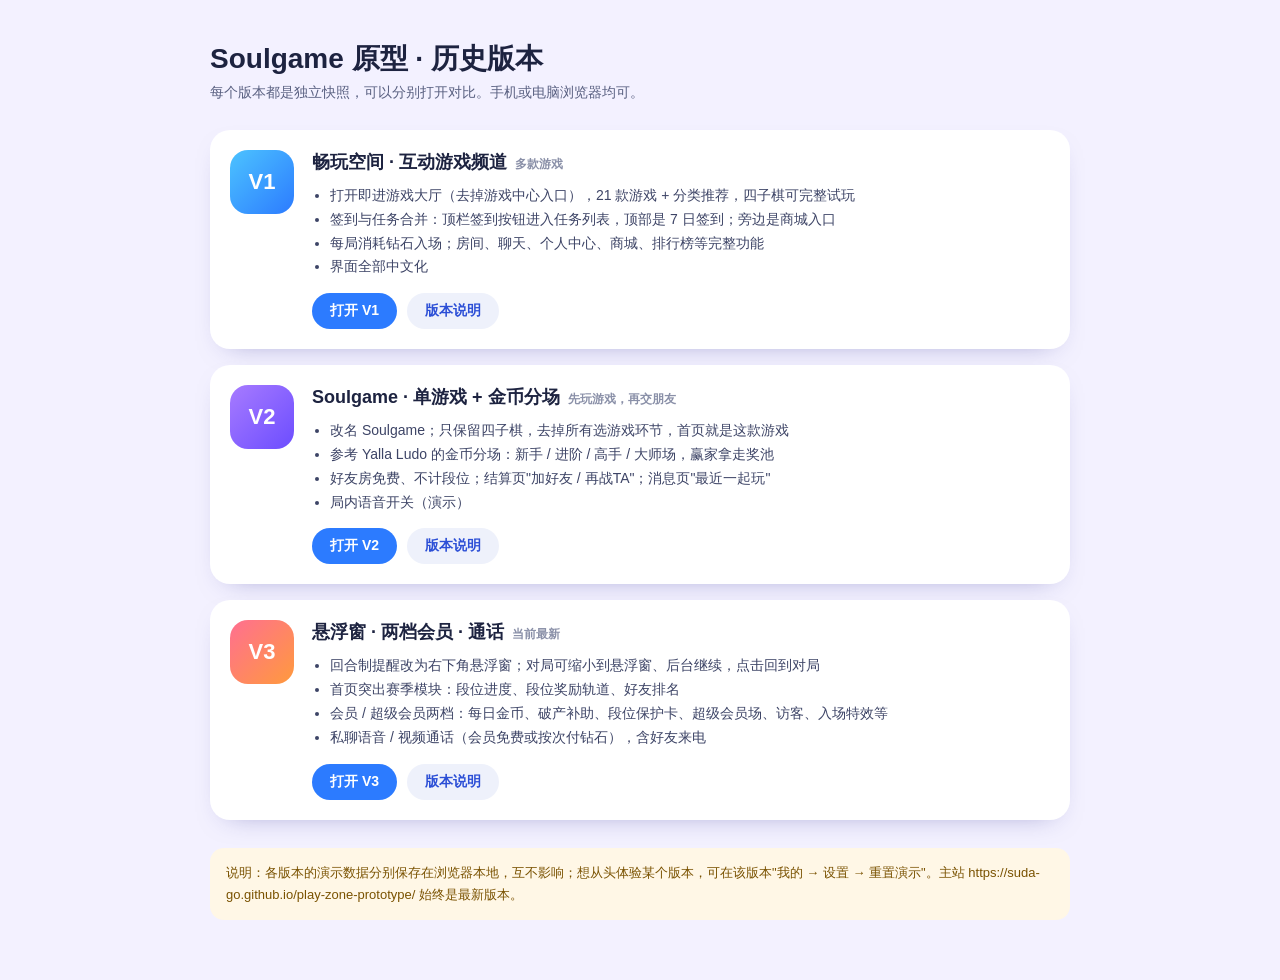
==== versions/index.html @ 83503c3d "历史版本快照：/versions/ 下 V1、V2、V3 可分别访问" ====
<!DOCTYPE html>
<html lang="zh-CN">
<head>
  <meta charset="UTF-8">
  <meta name="viewport" content="width=device-width, initial-scale=1">
  <title>Soulgame 原型 · 历史版本</title>
  <style>
    * { box-sizing: border-box; margin: 0; padding: 0; }
    body { font-family: -apple-system, BlinkMacSystemFont, "PingFang SC", "Microsoft YaHei", sans-serif; background: #f3f1ff; color: #1d2340; padding: 40px 20px 60px; }
    .wrap { max-width: 860px; margin: 0 auto; }
    h1 { font-size: 28px; font-weight: 900; }
    .sub { margin-top: 6px; color: #5a6182; font-size: 14px; }
    .list { margin-top: 28px; display: grid; gap: 16px; }
    .card { display: flex; gap: 18px; align-items: flex-start; padding: 20px; border-radius: 20px; background: #fff; box-shadow: 0 10px 28px -18px rgba(40, 40, 140, .5); }
    .tag { flex-shrink: 0; width: 64px; height: 64px; display: grid; place-items: center; border-radius: 18px; color: #fff; font-size: 22px; font-weight: 900; }
    .t1 { background: linear-gradient(135deg, #4cc3ff, #2c7bff); }
    .t2 { background: linear-gradient(135deg, #a77bff, #6c4dff); }
    .t3 { background: linear-gradient(135deg, #ff6f91, #ff9a3d); }
    .m { flex: 1; min-width: 0; }
    .m h2 { font-size: 18px; font-weight: 800; }
    .m h2 small { margin-left: 8px; font-size: 12px; font-weight: 600; color: #8a90a8; }
    .m ul { margin: 10px 0 0 18px; color: #3d4466; font-size: 14px; line-height: 1.7; }
    .btns { margin-top: 14px; display: flex; flex-wrap: wrap; gap: 10px; }
    .btn { display: inline-block; padding: 9px 18px; border-radius: 20px; background: #2c7bff; color: #fff; font-size: 14px; font-weight: 700; text-decoration: none; }
    .btn.ghost { background: #eef1fb; color: #2c4fd6; }
    .note { margin-top: 28px; padding: 14px 16px; border-radius: 14px; background: #fff7e6; color: #7a5200; font-size: 13px; line-height: 1.7; }
  </style>
</head>
<body>
  <div class="wrap">
    <h1>Soulgame 原型 · 历史版本</h1>
    <p class="sub">每个版本都是独立快照，可以分别打开对比。手机或电脑浏览器均可。</p>

    <div class="list">
      <div class="card">
        <span class="tag t1">V1</span>
        <div class="m">
          <h2>畅玩空间 · 互动游戏频道<small>多款游戏</small></h2>
          <ul>
            <li>打开即进游戏大厅（去掉游戏中心入口），21 款游戏 + 分类推荐，四子棋可完整试玩</li>
            <li>签到与任务合并：顶栏签到按钮进入任务列表，顶部是 7 日签到；旁边是商城入口</li>
            <li>每局消耗钻石入场；房间、聊天、个人中心、商城、排行榜等完整功能</li>
            <li>界面全部中文化</li>
          </ul>
          <div class="btns"><a class="btn" href="v1/index.html" target="_blank">打开 V1</a><a class="btn ghost" href="https://github.com/suda-go/play-zone-prototype/releases/tag/v1.0" target="_blank">版本说明</a></div>
        </div>
      </div>

      <div class="card">
        <span class="tag t2">V2</span>
        <div class="m">
          <h2>Soulgame · 单游戏 + 金币分场<small>先玩游戏，再交朋友</small></h2>
          <ul>
            <li>改名 Soulgame；只保留四子棋，去掉所有选游戏环节，首页就是这款游戏</li>
            <li>参考 Yalla Ludo 的金币分场：新手 / 进阶 / 高手 / 大师场，赢家拿走奖池</li>
            <li>好友房免费、不计段位；结算页"加好友 / 再战TA"；消息页"最近一起玩"</li>
            <li>局内语音开关（演示）</li>
          </ul>
          <div class="btns"><a class="btn" href="v2/index.html" target="_blank">打开 V2</a><a class="btn ghost" href="https://github.com/suda-go/play-zone-prototype/releases/tag/v2.0" target="_blank">版本说明</a></div>
        </div>
      </div>

      <div class="card">
        <span class="tag t3">V3</span>
        <div class="m">
          <h2>悬浮窗 · 两档会员 · 通话<small>当前最新</small></h2>
          <ul>
            <li>回合制提醒改为右下角悬浮窗；对局可缩小到悬浮窗、后台继续，点击回到对局</li>
            <li>首页突出赛季模块：段位进度、段位奖励轨道、好友排名</li>
            <li>会员 / 超级会员两档：每日金币、破产补助、段位保护卡、超级会员场、访客、入场特效等</li>
            <li>私聊语音 / 视频通话（会员免费或按次付钻石），含好友来电</li>
          </ul>
          <div class="btns"><a class="btn" href="v3/index.html" target="_blank">打开 V3</a><a class="btn ghost" href="https://github.com/suda-go/play-zone-prototype/releases/tag/v3.0" target="_blank">版本说明</a></div>
        </div>
      </div>
    </div>

    <p class="note">说明：各版本的演示数据分别保存在浏览器本地，互不影响；想从头体验某个版本，可在该版本"我的 → 设置 → 重置演示"。主站 https://suda-go.github.io/play-zone-prototype/ 始终是最新版本。</p>
  </div>
</body>
</html>
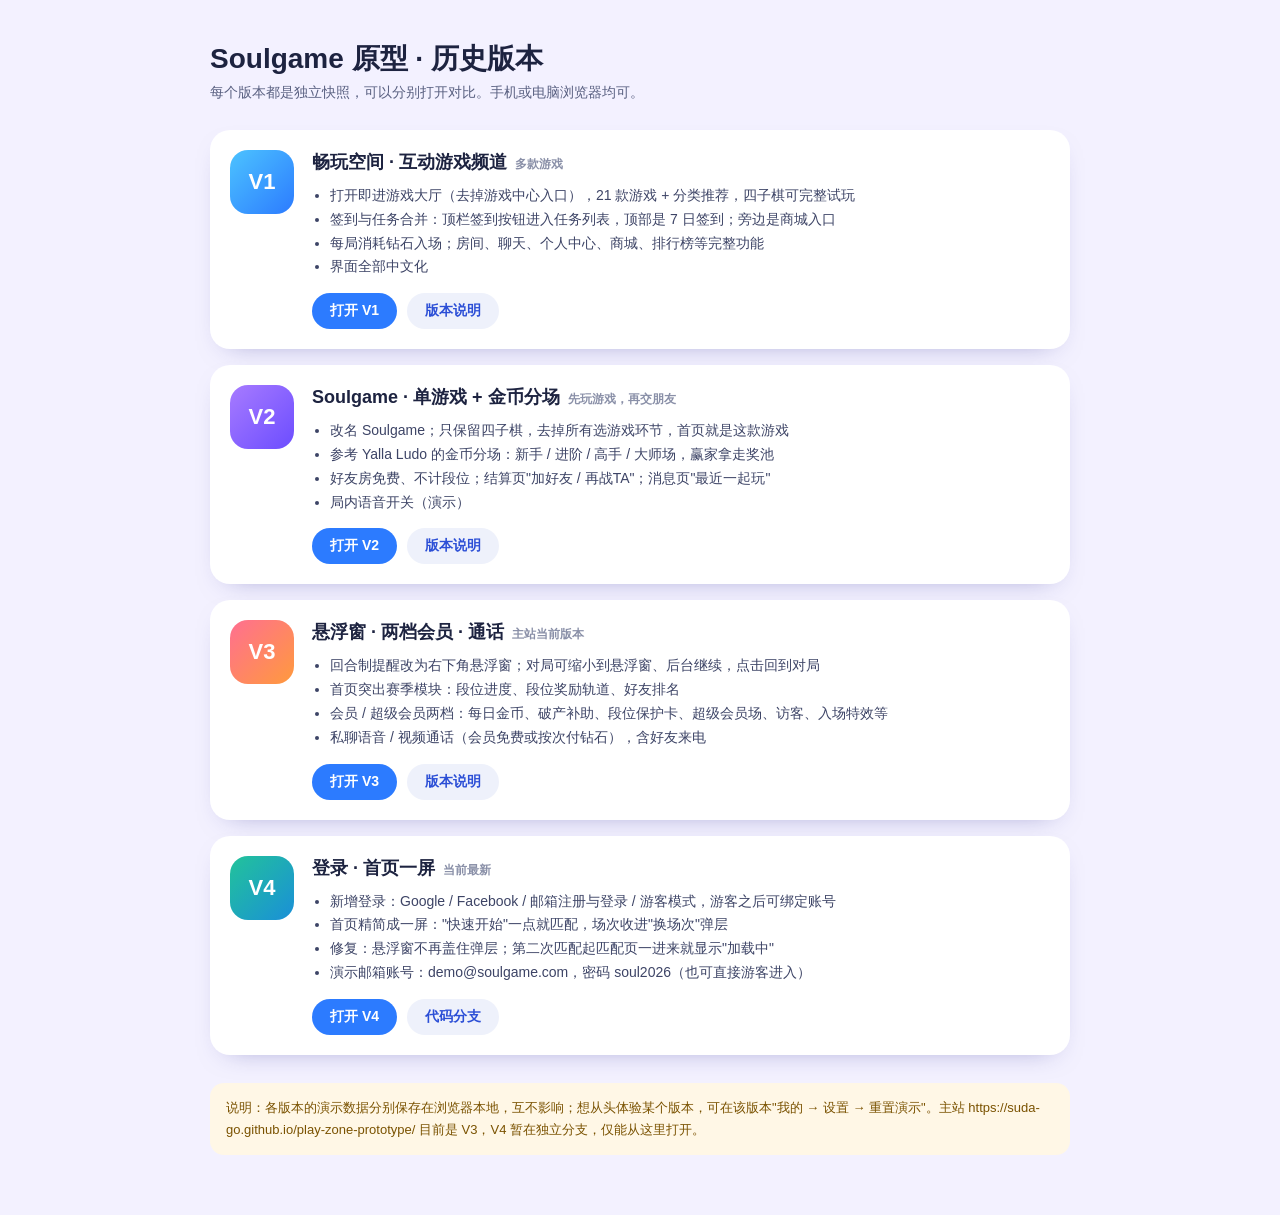
==== commit deab0a26: "历史版本快照：新增 V4（来自 v4 分支，独立存储）" ====
--- a/versions/index.html
+++ b/versions/index.html
@@ -16,6 +16,7 @@
     .t1 { background: linear-gradient(135deg, #4cc3ff, #2c7bff); }
     .t2 { background: linear-gradient(135deg, #a77bff, #6c4dff); }
     .t3 { background: linear-gradient(135deg, #ff6f91, #ff9a3d); }
+    .t4 { background: linear-gradient(135deg, #22c39a, #1a8fd8); }
     .m { flex: 1; min-width: 0; }
     .m h2 { font-size: 18px; font-weight: 800; }
     .m h2 small { margin-left: 8px; font-size: 12px; font-weight: 600; color: #8a90a8; }
@@ -63,7 +64,7 @@
       <div class="card">
         <span class="tag t3">V3</span>
         <div class="m">
-          <h2>悬浮窗 · 两档会员 · 通话<small>当前最新</small></h2>
+          <h2>悬浮窗 · 两档会员 · 通话<small>主站当前版本</small></h2>
           <ul>
             <li>回合制提醒改为右下角悬浮窗；对局可缩小到悬浮窗、后台继续，点击回到对局</li>
             <li>首页突出赛季模块：段位进度、段位奖励轨道、好友排名</li>
@@ -73,9 +74,22 @@
           <div class="btns"><a class="btn" href="v3/index.html" target="_blank">打开 V3</a><a class="btn ghost" href="https://github.com/suda-go/play-zone-prototype/releases/tag/v3.0" target="_blank">版本说明</a></div>
         </div>
       </div>
+      <div class="card">
+        <span class="tag t4">V4</span>
+        <div class="m">
+          <h2>登录 · 首页一屏<small>当前最新</small></h2>
+          <ul>
+            <li>新增登录：Google / Facebook / 邮箱注册与登录 / 游客模式，游客之后可绑定账号</li>
+            <li>首页精简成一屏："快速开始"一点就匹配，场次收进"换场次"弹层</li>
+            <li>修复：悬浮窗不再盖住弹层；第二次匹配起匹配页一进来就显示"加载中"</li>
+            <li>演示邮箱账号：demo@soulgame.com，密码 soul2026（也可直接游客进入）</li>
+          </ul>
+          <div class="btns"><a class="btn" href="v4/index.html" target="_blank">打开 V4</a><a class="btn ghost" href="https://github.com/suda-go/play-zone-prototype/tree/v4" target="_blank">代码分支</a></div>
+        </div>
+      </div>
     </div>
 
-    <p class="note">说明：各版本的演示数据分别保存在浏览器本地，互不影响；想从头体验某个版本，可在该版本"我的 → 设置 → 重置演示"。主站 https://suda-go.github.io/play-zone-prototype/ 始终是最新版本。</p>
+    <p class="note">说明：各版本的演示数据分别保存在浏览器本地，互不影响；想从头体验某个版本，可在该版本"我的 → 设置 → 重置演示"。主站 https://suda-go.github.io/play-zone-prototype/ 目前是 V3，V4 暂在独立分支，仅能从这里打开。</p>
   </div>
 </body>
 </html>
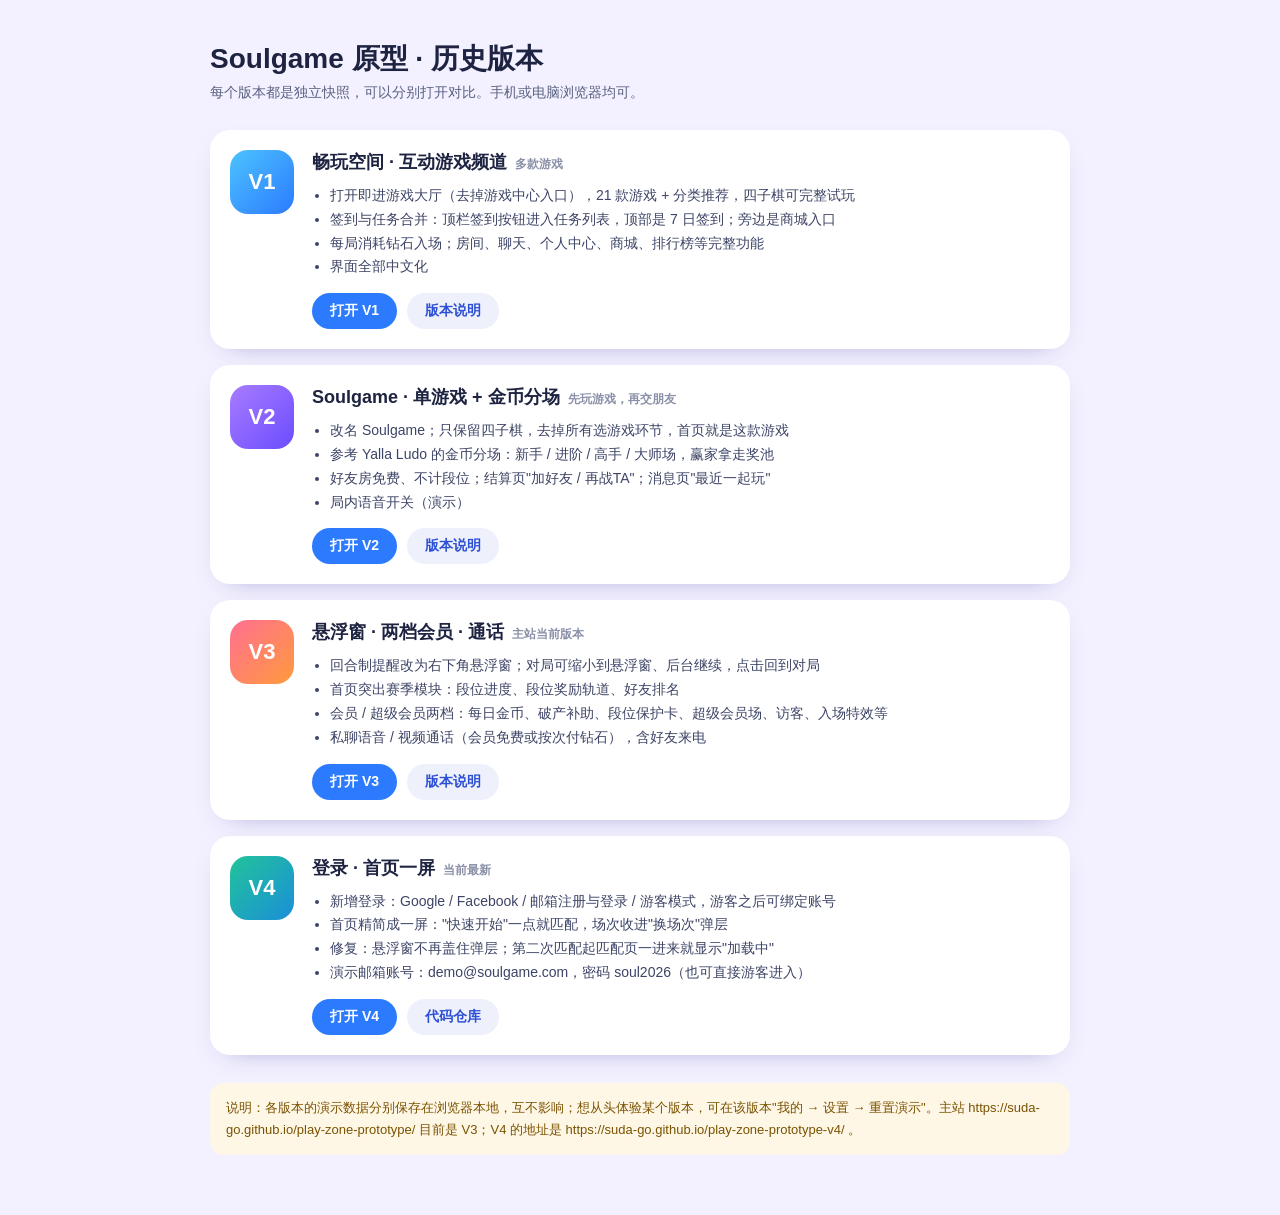
==== commit 46ccbadf: "版本列表：V4 改为指向 play-zone-prototype-v4 站点，移除重复快照" ====
--- a/versions/index.html
+++ b/versions/index.html
@@ -84,12 +84,12 @@
             <li>修复：悬浮窗不再盖住弹层；第二次匹配起匹配页一进来就显示"加载中"</li>
             <li>演示邮箱账号：demo@soulgame.com，密码 soul2026（也可直接游客进入）</li>
           </ul>
-          <div class="btns"><a class="btn" href="v4/index.html" target="_blank">打开 V4</a><a class="btn ghost" href="https://github.com/suda-go/play-zone-prototype/tree/v4" target="_blank">代码分支</a></div>
+          <div class="btns"><a class="btn" href="https://suda-go.github.io/play-zone-prototype-v4/" target="_blank">打开 V4</a><a class="btn ghost" href="https://github.com/suda-go/play-zone-prototype-v4" target="_blank">代码仓库</a></div>
         </div>
       </div>
     </div>
 
-    <p class="note">说明：各版本的演示数据分别保存在浏览器本地，互不影响；想从头体验某个版本，可在该版本"我的 → 设置 → 重置演示"。主站 https://suda-go.github.io/play-zone-prototype/ 目前是 V3，V4 暂在独立分支，仅能从这里打开。</p>
+    <p class="note">说明：各版本的演示数据分别保存在浏览器本地，互不影响；想从头体验某个版本，可在该版本"我的 → 设置 → 重置演示"。主站 https://suda-go.github.io/play-zone-prototype/ 目前是 V3；V4 的地址是 https://suda-go.github.io/play-zone-prototype-v4/ 。</p>
   </div>
 </body>
 </html>
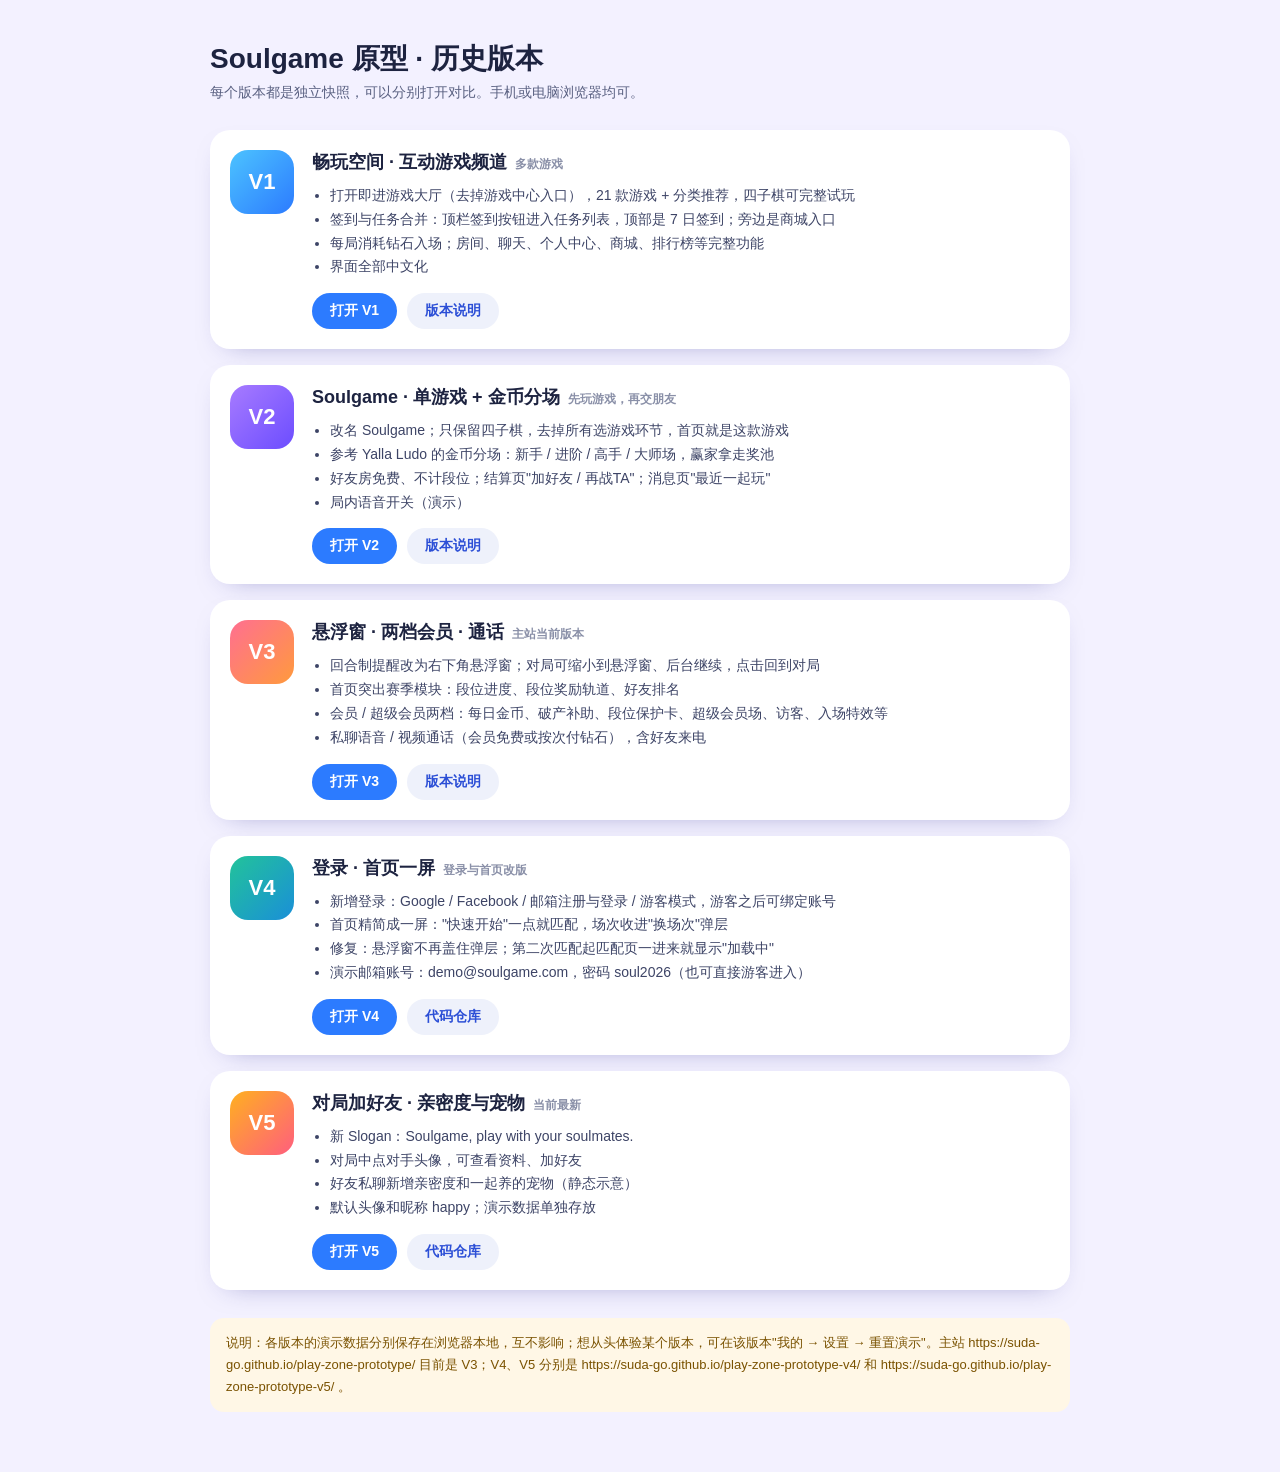
==== commit fade005f: "版本列表：新增 V5（指向 play-zone-prototype-v5 站点）" ====
--- a/versions/index.html
+++ b/versions/index.html
@@ -17,6 +17,7 @@
     .t2 { background: linear-gradient(135deg, #a77bff, #6c4dff); }
     .t3 { background: linear-gradient(135deg, #ff6f91, #ff9a3d); }
     .t4 { background: linear-gradient(135deg, #22c39a, #1a8fd8); }
+    .t5 { background: linear-gradient(135deg, #ffb020, #ff5e7e); }
     .m { flex: 1; min-width: 0; }
     .m h2 { font-size: 18px; font-weight: 800; }
     .m h2 small { margin-left: 8px; font-size: 12px; font-weight: 600; color: #8a90a8; }
@@ -77,7 +78,7 @@
       <div class="card">
         <span class="tag t4">V4</span>
         <div class="m">
-          <h2>登录 · 首页一屏<small>当前最新</small></h2>
+          <h2>登录 · 首页一屏<small>登录与首页改版</small></h2>
           <ul>
             <li>新增登录：Google / Facebook / 邮箱注册与登录 / 游客模式，游客之后可绑定账号</li>
             <li>首页精简成一屏："快速开始"一点就匹配，场次收进"换场次"弹层</li>
@@ -87,9 +88,22 @@
           <div class="btns"><a class="btn" href="https://suda-go.github.io/play-zone-prototype-v4/" target="_blank">打开 V4</a><a class="btn ghost" href="https://github.com/suda-go/play-zone-prototype-v4" target="_blank">代码仓库</a></div>
         </div>
       </div>
+      <div class="card">
+        <span class="tag t5">V5</span>
+        <div class="m">
+          <h2>对局加好友 · 亲密度与宠物<small>当前最新</small></h2>
+          <ul>
+            <li>新 Slogan：Soulgame, play with your soulmates.</li>
+            <li>对局中点对手头像，可查看资料、加好友</li>
+            <li>好友私聊新增亲密度和一起养的宠物（静态示意）</li>
+            <li>默认头像和昵称 happy；演示数据单独存放</li>
+          </ul>
+          <div class="btns"><a class="btn" href="https://suda-go.github.io/play-zone-prototype-v5/#play" target="_blank">打开 V5</a><a class="btn ghost" href="https://github.com/suda-go/play-zone-prototype-v5" target="_blank">代码仓库</a></div>
+        </div>
+      </div>
     </div>
 
-    <p class="note">说明：各版本的演示数据分别保存在浏览器本地，互不影响；想从头体验某个版本，可在该版本"我的 → 设置 → 重置演示"。主站 https://suda-go.github.io/play-zone-prototype/ 目前是 V3；V4 的地址是 https://suda-go.github.io/play-zone-prototype-v4/ 。</p>
+    <p class="note">说明：各版本的演示数据分别保存在浏览器本地，互不影响；想从头体验某个版本，可在该版本"我的 → 设置 → 重置演示"。主站 https://suda-go.github.io/play-zone-prototype/ 目前是 V3；V4、V5 分别是 https://suda-go.github.io/play-zone-prototype-v4/ 和 https://suda-go.github.io/play-zone-prototype-v5/ 。</p>
   </div>
 </body>
 </html>
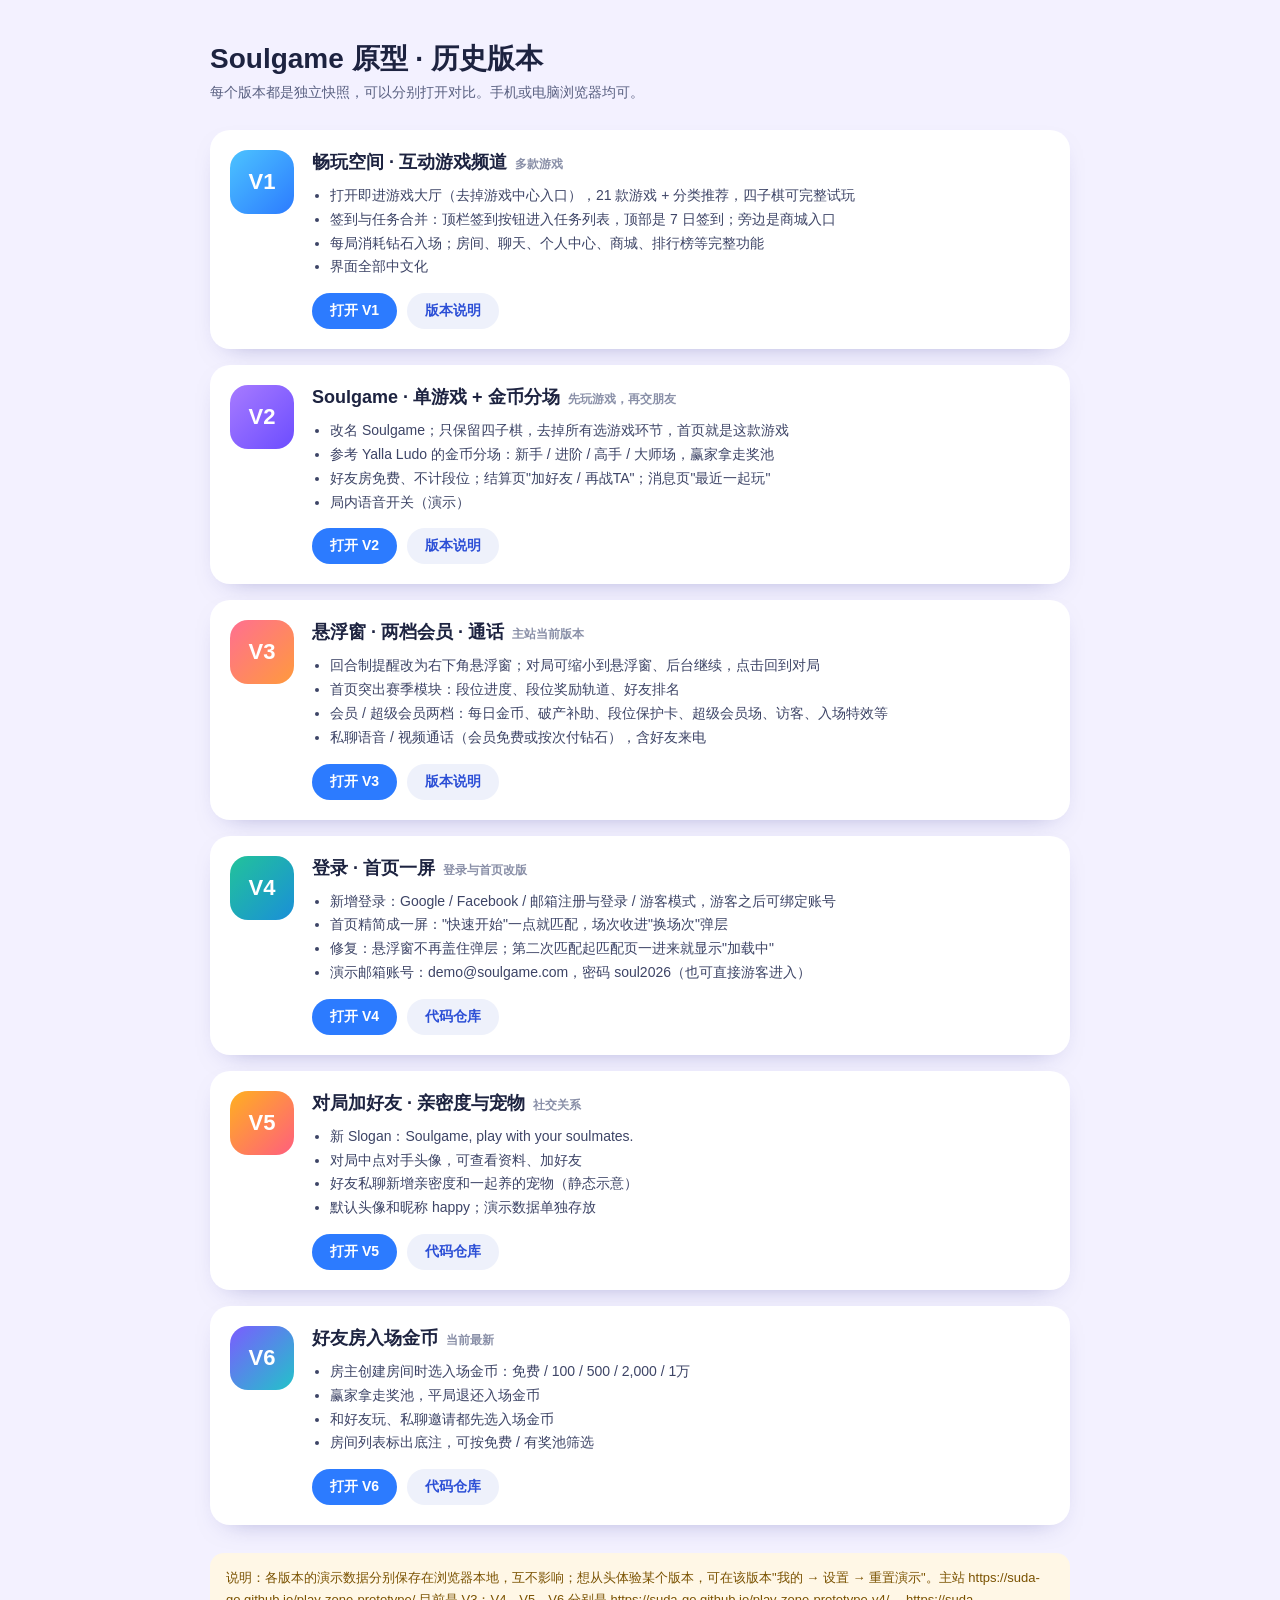
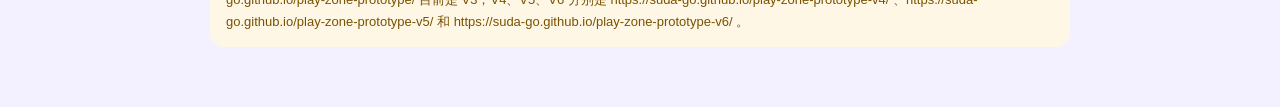
==== commit f5e07886: "版本列表：新增 V6（指向 play-zone-prototype-v6 站点）" ====
--- a/versions/index.html
+++ b/versions/index.html
@@ -18,6 +18,7 @@
     .t3 { background: linear-gradient(135deg, #ff6f91, #ff9a3d); }
     .t4 { background: linear-gradient(135deg, #22c39a, #1a8fd8); }
     .t5 { background: linear-gradient(135deg, #ffb020, #ff5e7e); }
+    .t6 { background: linear-gradient(135deg, #7b5cff, #22c3c9); }
     .m { flex: 1; min-width: 0; }
     .m h2 { font-size: 18px; font-weight: 800; }
     .m h2 small { margin-left: 8px; font-size: 12px; font-weight: 600; color: #8a90a8; }
@@ -91,7 +92,7 @@
       <div class="card">
         <span class="tag t5">V5</span>
         <div class="m">
-          <h2>对局加好友 · 亲密度与宠物<small>当前最新</small></h2>
+          <h2>对局加好友 · 亲密度与宠物<small>社交关系</small></h2>
           <ul>
             <li>新 Slogan：Soulgame, play with your soulmates.</li>
             <li>对局中点对手头像，可查看资料、加好友</li>
@@ -101,9 +102,22 @@
           <div class="btns"><a class="btn" href="https://suda-go.github.io/play-zone-prototype-v5/#play" target="_blank">打开 V5</a><a class="btn ghost" href="https://github.com/suda-go/play-zone-prototype-v5" target="_blank">代码仓库</a></div>
         </div>
       </div>
+      <div class="card">
+        <span class="tag t6">V6</span>
+        <div class="m">
+          <h2>好友房入场金币<small>当前最新</small></h2>
+          <ul>
+            <li>房主创建房间时选入场金币：免费 / 100 / 500 / 2,000 / 1万</li>
+            <li>赢家拿走奖池，平局退还入场金币</li>
+            <li>和好友玩、私聊邀请都先选入场金币</li>
+            <li>房间列表标出底注，可按免费 / 有奖池筛选</li>
+          </ul>
+          <div class="btns"><a class="btn" href="https://suda-go.github.io/play-zone-prototype-v6/#login" target="_blank">打开 V6</a><a class="btn ghost" href="https://github.com/suda-go/play-zone-prototype-v6" target="_blank">代码仓库</a></div>
+        </div>
+      </div>
     </div>
 
-    <p class="note">说明：各版本的演示数据分别保存在浏览器本地，互不影响；想从头体验某个版本，可在该版本"我的 → 设置 → 重置演示"。主站 https://suda-go.github.io/play-zone-prototype/ 目前是 V3；V4、V5 分别是 https://suda-go.github.io/play-zone-prototype-v4/ 和 https://suda-go.github.io/play-zone-prototype-v5/ 。</p>
+    <p class="note">说明：各版本的演示数据分别保存在浏览器本地，互不影响；想从头体验某个版本，可在该版本"我的 → 设置 → 重置演示"。主站 https://suda-go.github.io/play-zone-prototype/ 目前是 V3；V4、V5、V6 分别是 https://suda-go.github.io/play-zone-prototype-v4/ 、https://suda-go.github.io/play-zone-prototype-v5/ 和 https://suda-go.github.io/play-zone-prototype-v6/ 。</p>
   </div>
 </body>
 </html>
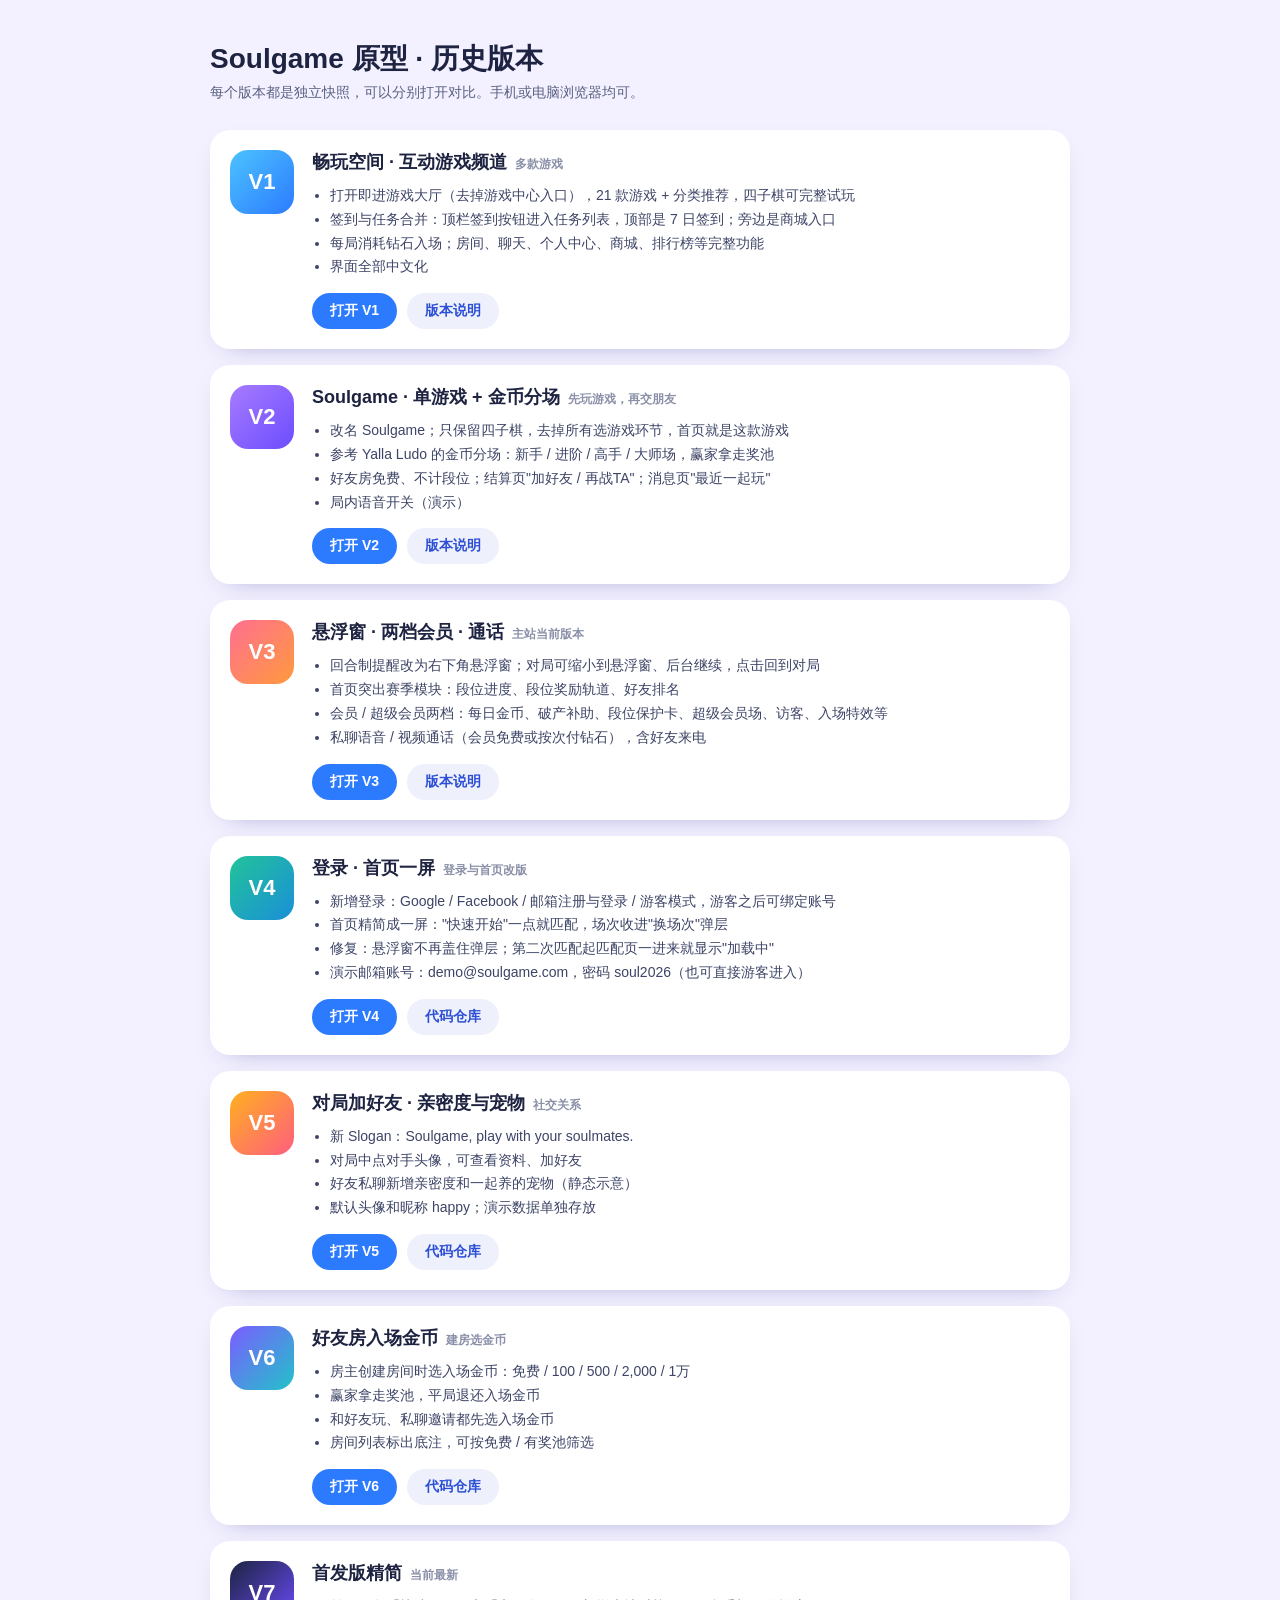
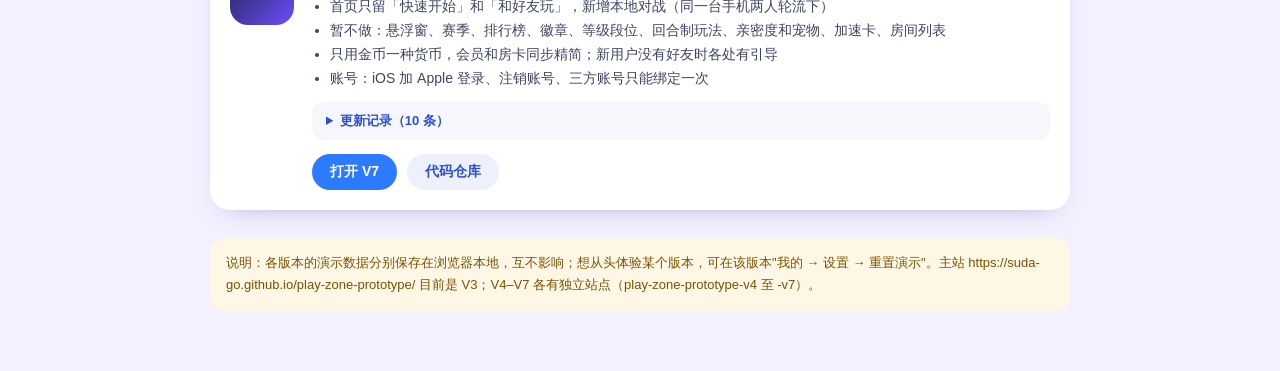
==== commit e640b667: "版本列表：新增 V7（含更新记录，指向 play-zone-prototype-v7 站点）" ====
--- a/versions/index.html
+++ b/versions/index.html
@@ -19,6 +19,11 @@
     .t4 { background: linear-gradient(135deg, #22c39a, #1a8fd8); }
     .t5 { background: linear-gradient(135deg, #ffb020, #ff5e7e); }
     .t6 { background: linear-gradient(135deg, #7b5cff, #22c3c9); }
+    .t7 { background: linear-gradient(135deg, #1d2340, #6c4dff); }
+    .log { margin-top: 12px; border-radius: 12px; background: #f6f7fc; padding: 10px 14px; font-size: 13px; color: #3d4466; }
+    .log summary { cursor: pointer; font-weight: 700; color: #2c4fd6; }
+    .log ol { margin: 8px 0 0 18px; line-height: 1.7; }
+    .log .d { color: #8a90a8; margin-right: 6px; }
     .m { flex: 1; min-width: 0; }
     .m h2 { font-size: 18px; font-weight: 800; }
     .m h2 small { margin-left: 8px; font-size: 12px; font-weight: 600; color: #8a90a8; }
@@ -105,7 +110,7 @@
       <div class="card">
         <span class="tag t6">V6</span>
         <div class="m">
-          <h2>好友房入场金币<small>当前最新</small></h2>
+          <h2>好友房入场金币<small>建房选金币</small></h2>
           <ul>
             <li>房主创建房间时选入场金币：免费 / 100 / 500 / 2,000 / 1万</li>
             <li>赢家拿走奖池，平局退还入场金币</li>
@@ -115,9 +120,37 @@
           <div class="btns"><a class="btn" href="https://suda-go.github.io/play-zone-prototype-v6/#login" target="_blank">打开 V6</a><a class="btn ghost" href="https://github.com/suda-go/play-zone-prototype-v6" target="_blank">代码仓库</a></div>
         </div>
       </div>
+      <div class="card">
+        <span class="tag t7">V7</span>
+        <div class="m">
+          <h2>首发版精简<small>当前最新</small></h2>
+          <ul>
+            <li>首页只留「快速开始」和「和好友玩」，新增本地对战（同一台手机两人轮流下）</li>
+            <li>暂不做：悬浮窗、赛季、排行榜、徽章、等级段位、回合制玩法、亲密度和宠物、加速卡、房间列表</li>
+            <li>只用金币一种货币，会员和房卡同步精简；新用户没有好友时各处有引导</li>
+            <li>账号：iOS 加 Apple 登录、注销账号、三方账号只能绑定一次</li>
+          </ul>
+          <details class="log">
+            <summary>更新记录（10 条）</summary>
+            <ol>
+              <li><span class="d">11-17</span>首发版精简：首页只留「快速开始」和「和好友玩」（去掉人机练习、创建房间、超级会员场）；去掉房间列表 Tab；只用金币一种货币（钻石改金币，商城去掉钻石礼包和兑换）；会员和房卡同步精简</li>
+              <li><span class="d">11-17</span>悬浮窗先不做（去掉回合制提醒和对局缩小）；对局页去掉缩小按钮，返回键改成认输确认；首页玩法区下移占满空间</li>
+              <li><span class="d">11-17</span>去掉赛季（首页卡片、赛季头像框）、排行榜（页面和好友排名）、加速卡（匹配页按钮、商城和背包道具，奖励里的加速卡换成金币）</li>
+              <li><span class="d">11-17</span>去掉徽章（徽章页、我的页入口、好友资料里的徽章、解锁提示）；我的页商城说明去掉道具</li>
+              <li><span class="d">11-17</span>去掉谁看过我、等级和段位（结算只算金币，场次不再按等级解锁，会员去掉保护卡和经验加成）、回合制玩法（含回合提醒任务和设置）、好友宠物</li>
+              <li><span class="d">11-17</span>去掉好友亲密度；首页突出游戏（标志下方放游戏大图）；我的页改成金币卡片；纯新用户没有好友、聊天和对局记录时，「和好友玩」、消息页、选好友都有引导，设置里可填充示例好友</li>
+              <li><span class="d">11-17</span>首页突出开始游戏（标志缩成一行，快速开始大卡片放最上面）；新增本地对战（同一台手机两人轮流下）；去掉首局前的玩法说明，匹配等待缩短到约 3.5 秒</li>
+              <li><span class="d">11-17</span>消息 → 好友列表：已有好友时不再显示「最近一起玩」；「加一起玩过的人」任务改为跳到添加好友页</li>
+              <li><span class="d">11-17</span>已有好友时，消息页聊天顶部不再显示「最近一起玩」头像和「找更多」入口（还没有好友时照常显示）</li>
+              <li><span class="d">11-18</span>账号补充：iOS 加 Apple 登录（可演示切换平台）；设置里加注销账号（须知、身份验证、5 秒倒计时确认）；一个三方账号只能绑定一次，已被绑定时给出提示；头像和昵称还是默认的才换成三方资料；游客退出提示去掉「等级」</li>
+            </ol>
+          </details>
+          <div class="btns"><a class="btn" href="https://suda-go.github.io/play-zone-prototype-v7/" target="_blank">打开 V7</a><a class="btn ghost" href="https://github.com/suda-go/play-zone-prototype-v7/commits" target="_blank">代码仓库</a></div>
+        </div>
+      </div>
     </div>
 
-    <p class="note">说明：各版本的演示数据分别保存在浏览器本地，互不影响；想从头体验某个版本，可在该版本"我的 → 设置 → 重置演示"。主站 https://suda-go.github.io/play-zone-prototype/ 目前是 V3；V4、V5、V6 分别是 https://suda-go.github.io/play-zone-prototype-v4/ 、https://suda-go.github.io/play-zone-prototype-v5/ 和 https://suda-go.github.io/play-zone-prototype-v6/ 。</p>
+    <p class="note">说明：各版本的演示数据分别保存在浏览器本地，互不影响；想从头体验某个版本，可在该版本"我的 → 设置 → 重置演示"。主站 https://suda-go.github.io/play-zone-prototype/ 目前是 V3；V4–V7 各有独立站点（play-zone-prototype-v4 至 -v7）。</p>
   </div>
 </body>
 </html>
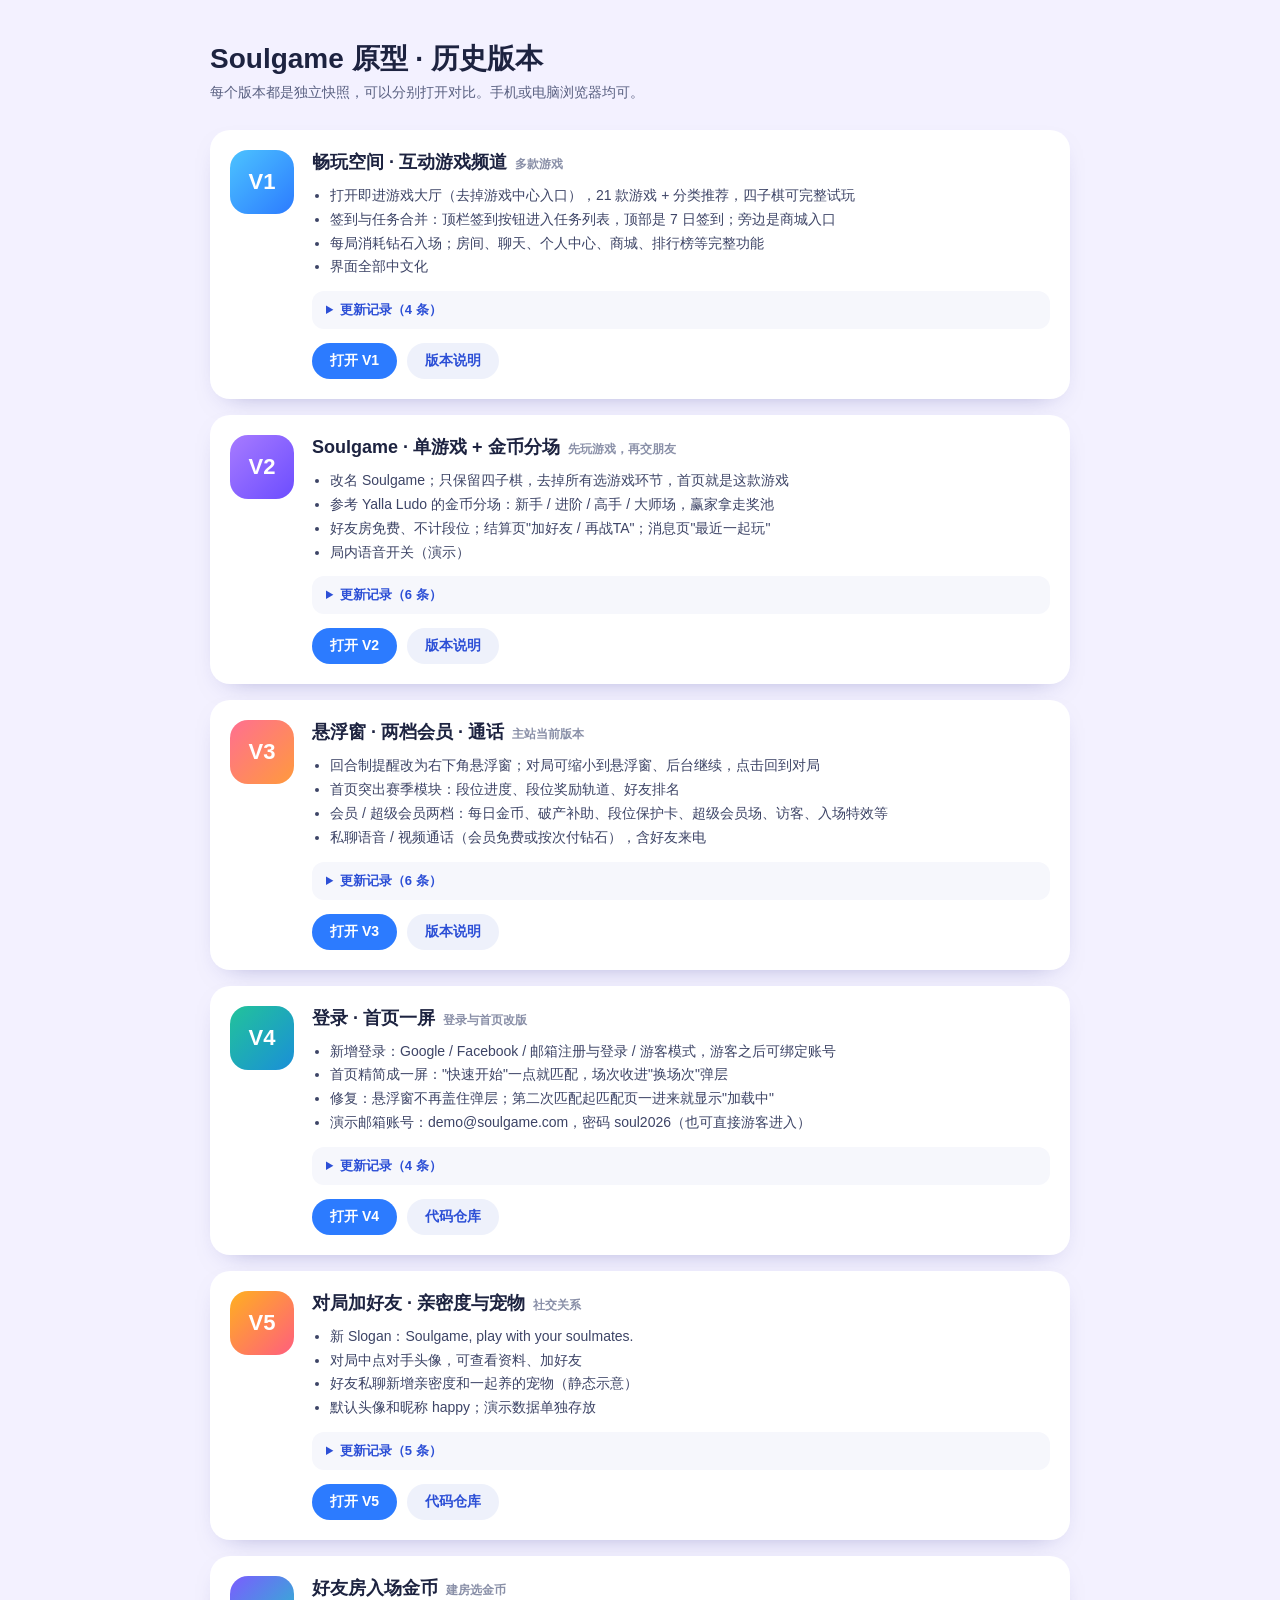
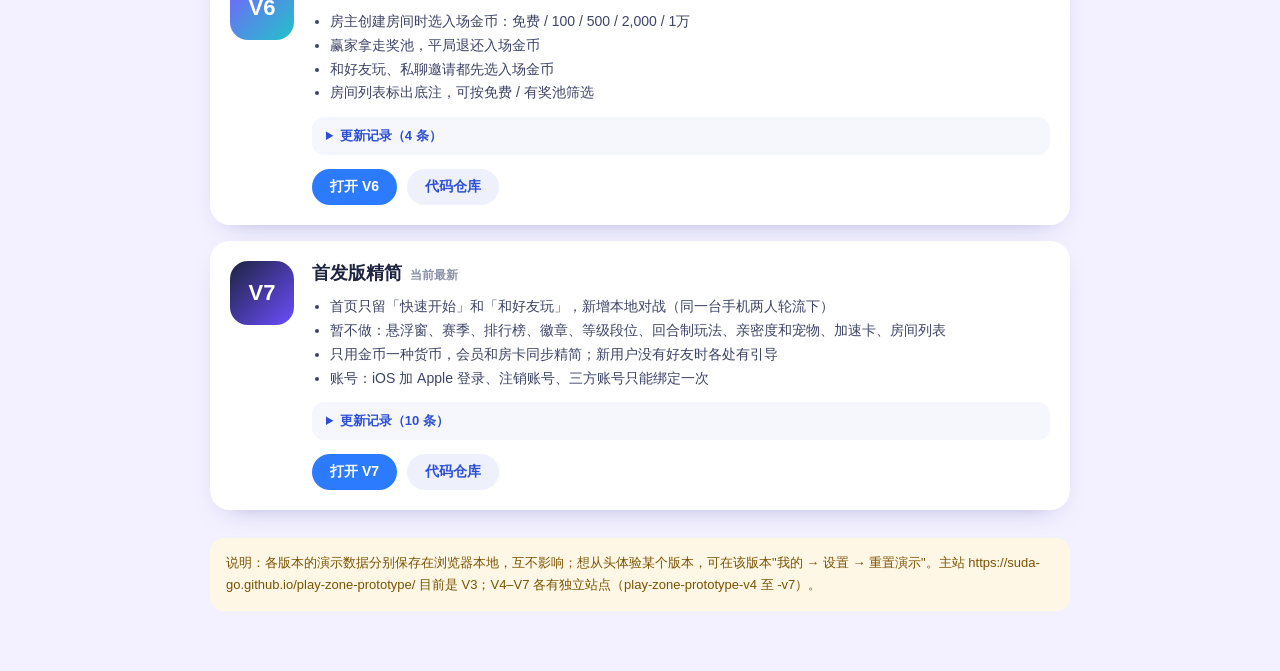
==== commit 94535c6d: "版本列表：V1–V6 补充更新记录" ====
--- a/versions/index.html
+++ b/versions/index.html
@@ -50,6 +50,15 @@
             <li>每局消耗钻石入场；房间、聊天、个人中心、商城、排行榜等完整功能</li>
             <li>界面全部中文化</li>
           </ul>
+          <details class="log">
+            <summary>更新记录（4 条）</summary>
+            <ol>
+              <li><span class="d">11-12</span>打开即进游戏大厅，去掉游戏中心入口和新手引导入口</li>
+              <li><span class="d">11-12</span>任务和商城移出首页；顶栏保留签到按钮，点进去是任务列表，7 日签到放在最上面；签到旁边加商城入口</li>
+              <li><span class="d">11-12</span>修复离开页面和重置演示时数据处理不对的问题</li>
+              <li><span class="d">11-12</span>界面上的英文全部改成中文，并调整翻译后错位的排版</li>
+            </ol>
+          </details>
           <div class="btns"><a class="btn" href="v1/index.html" target="_blank">打开 V1</a><a class="btn ghost" href="https://github.com/suda-go/play-zone-prototype/releases/tag/v1.0" target="_blank">版本说明</a></div>
         </div>
       </div>
@@ -64,6 +73,17 @@
             <li>好友房免费、不计段位；结算页"加好友 / 再战TA"；消息页"最近一起玩"</li>
             <li>局内语音开关（演示）</li>
           </ul>
+          <details class="log">
+            <summary>更新记录（6 条）</summary>
+            <ol>
+              <li><span class="d">11-12</span>改名 Soulgame，口号「先玩游戏，再交朋友」</li>
+              <li><span class="d">11-12</span>只保留四子棋，去掉所有选游戏环节，首页就是这款游戏</li>
+              <li><span class="d">11-12</span>参考 Yalla Ludo 做金币分场：新手 / 进阶 / 高手 / 大师场，赢家拿走奖池</li>
+              <li><span class="d">11-12</span>好友房免费、不计段位</li>
+              <li><span class="d">11-12</span>结算页加「加好友」「再战TA」；消息页加「最近一起玩」</li>
+              <li><span class="d">11-12</span>局内语音开关（演示）</li>
+            </ol>
+          </details>
           <div class="btns"><a class="btn" href="v2/index.html" target="_blank">打开 V2</a><a class="btn ghost" href="https://github.com/suda-go/play-zone-prototype/releases/tag/v2.0" target="_blank">版本说明</a></div>
         </div>
       </div>
@@ -78,6 +98,17 @@
             <li>会员 / 超级会员两档：每日金币、破产补助、段位保护卡、超级会员场、访客、入场特效等</li>
             <li>私聊语音 / 视频通话（会员免费或按次付钻石），含好友来电</li>
           </ul>
+          <details class="log">
+            <summary>更新记录（6 条）</summary>
+            <ol>
+              <li><span class="d">11-12</span>首页的「轮到你」提醒改成右下角悬浮窗；对局可以缩小到悬浮窗、后台继续，点击回到对局</li>
+              <li><span class="d">11-12</span>首页突出赛季模块：段位进度、段位奖励轨道、好友排名</li>
+              <li><span class="d">11-12</span>会员 / 超级会员两档权益：每日金币、破产补助、段位保护卡、超级会员场、访客、入场特效等</li>
+              <li><span class="d">11-12</span>私聊语音 / 视频通话：会员免费或按次付钻石，含好友来电</li>
+              <li><span class="d">11-12</span>原计划把四子棋改成五子棋，评估后取消，继续用四子棋</li>
+              <li><span class="d">11-12</span>悬浮窗：没有底部 Tab 的页面移到右侧中部，避开主按钮和输入栏</li>
+            </ol>
+          </details>
           <div class="btns"><a class="btn" href="v3/index.html" target="_blank">打开 V3</a><a class="btn ghost" href="https://github.com/suda-go/play-zone-prototype/releases/tag/v3.0" target="_blank">版本说明</a></div>
         </div>
       </div>
@@ -91,6 +122,15 @@
             <li>修复：悬浮窗不再盖住弹层；第二次匹配起匹配页一进来就显示"加载中"</li>
             <li>演示邮箱账号：demo@soulgame.com，密码 soul2026（也可直接游客进入）</li>
           </ul>
+          <details class="log">
+            <summary>更新记录（4 条）</summary>
+            <ol>
+              <li><span class="d">11-12</span>修复：第二次匹配起，匹配页一进来就显示「加载中」（上一局的状态没清掉）</li>
+              <li><span class="d">11-12</span>新增登录：Google / Facebook / 邮箱注册与登录 / 游客模式，游客可绑定账号</li>
+              <li><span class="d">11-12</span>首页精简成一屏：「快速开始」一点就匹配，场次收进「换场次」弹层</li>
+              <li><span class="d">11-12</span>悬浮窗不再盖住弹层</li>
+            </ol>
+          </details>
           <div class="btns"><a class="btn" href="https://suda-go.github.io/play-zone-prototype-v4/" target="_blank">打开 V4</a><a class="btn ghost" href="https://github.com/suda-go/play-zone-prototype-v4" target="_blank">代码仓库</a></div>
         </div>
       </div>
@@ -104,6 +144,16 @@
             <li>好友私聊新增亲密度和一起养的宠物（静态示意）</li>
             <li>默认头像和昵称 happy；演示数据单独存放</li>
           </ul>
+          <details class="log">
+            <summary>更新记录（5 条）</summary>
+            <ol>
+              <li><span class="d">11-12</span>新 Slogan：Soulgame, play with your soulmates.</li>
+              <li><span class="d">11-12</span>对局中点对手头像，可查看资料、加好友</li>
+              <li><span class="d">11-12</span>好友私聊加亲密度和一起养的宠物（静态示意）</li>
+              <li><span class="d">11-12</span>默认头像和昵称 happy</li>
+              <li><span class="d">11-12</span>演示数据单独存放，不和其他版本互相覆盖</li>
+            </ol>
+          </details>
           <div class="btns"><a class="btn" href="https://suda-go.github.io/play-zone-prototype-v5/#play" target="_blank">打开 V5</a><a class="btn ghost" href="https://github.com/suda-go/play-zone-prototype-v5" target="_blank">代码仓库</a></div>
         </div>
       </div>
@@ -117,6 +167,15 @@
             <li>和好友玩、私聊邀请都先选入场金币</li>
             <li>房间列表标出底注，可按免费 / 有奖池筛选</li>
           </ul>
+          <details class="log">
+            <summary>更新记录（4 条）</summary>
+            <ol>
+              <li><span class="d">11-12</span>房主创建房间时选入场金币：免费 / 100 / 500 / 2,000 / 1万</li>
+              <li><span class="d">11-12</span>赢家拿走奖池，平局退还入场金币</li>
+              <li><span class="d">11-12</span>和好友玩、私聊邀请都先选入场金币</li>
+              <li><span class="d">11-12</span>房间列表标出底注，可按免费 / 有奖池筛选</li>
+            </ol>
+          </details>
           <div class="btns"><a class="btn" href="https://suda-go.github.io/play-zone-prototype-v6/#login" target="_blank">打开 V6</a><a class="btn ghost" href="https://github.com/suda-go/play-zone-prototype-v6" target="_blank">代码仓库</a></div>
         </div>
       </div>
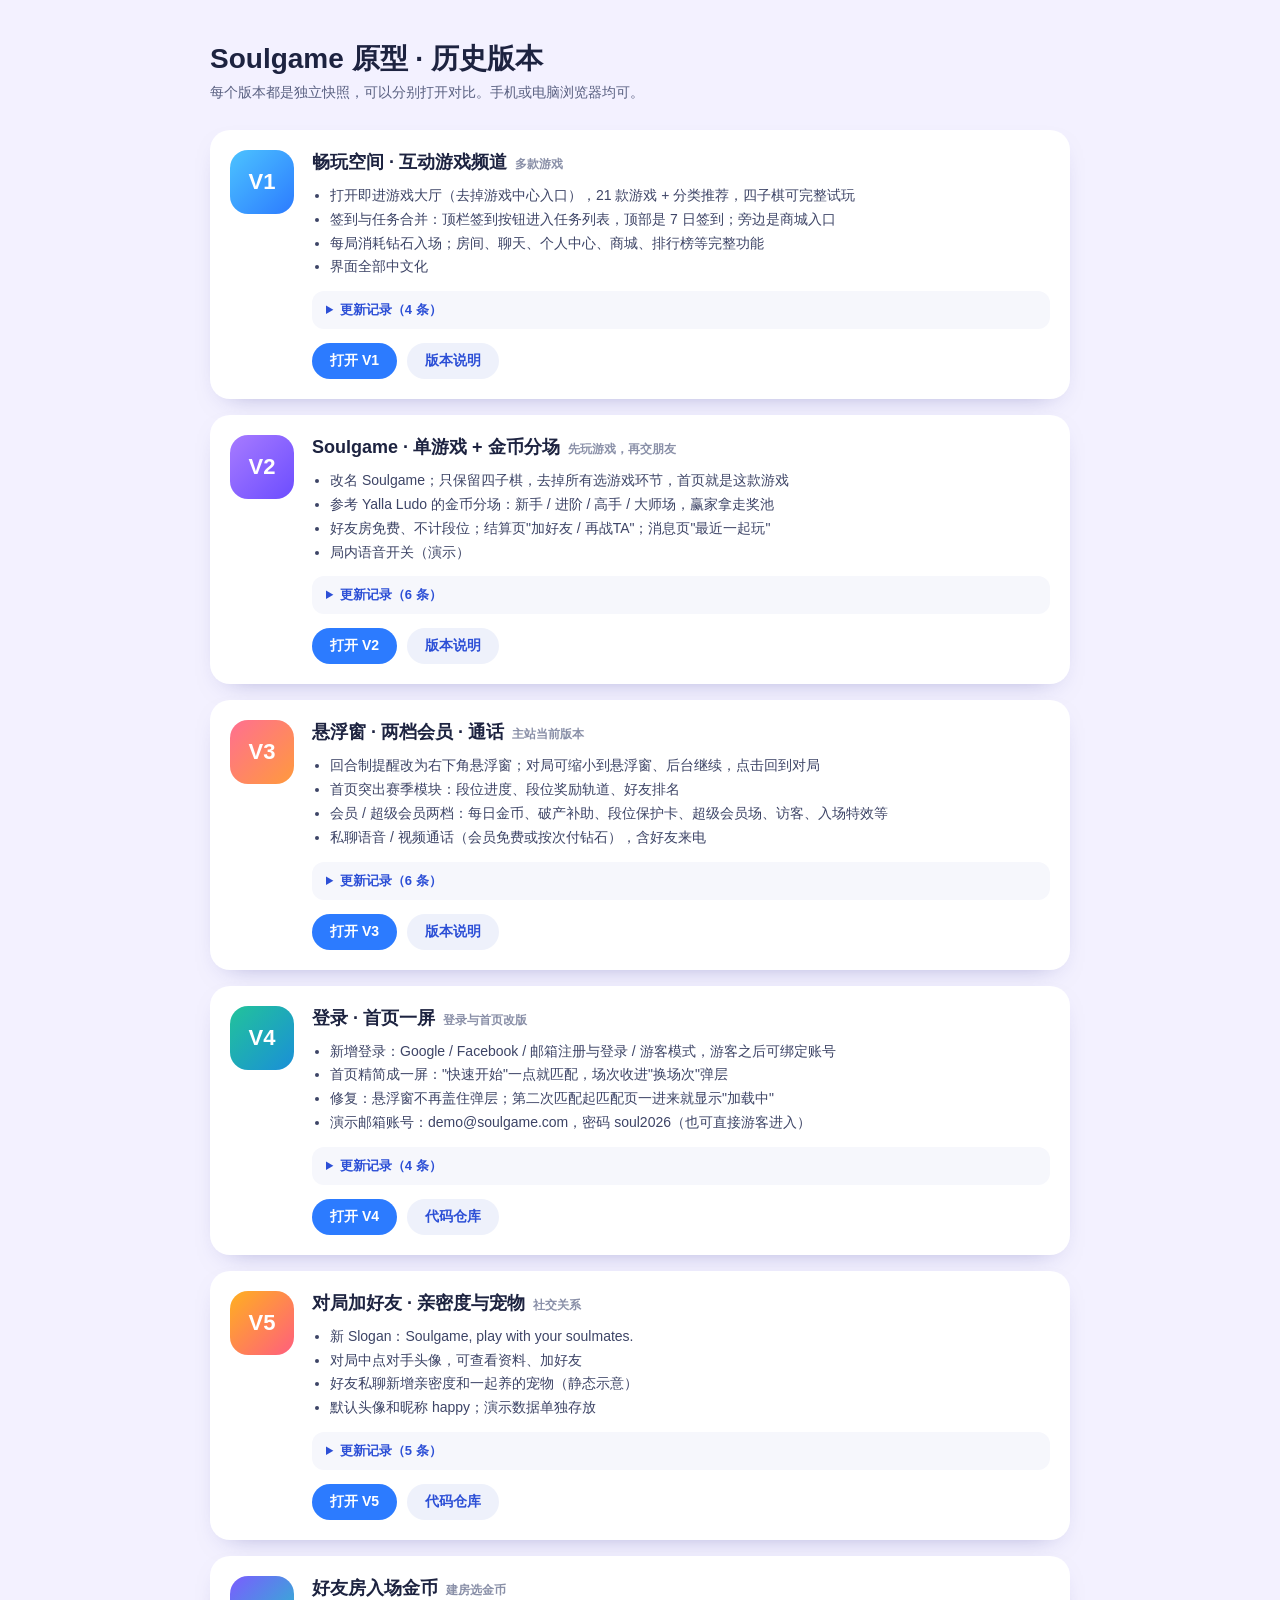
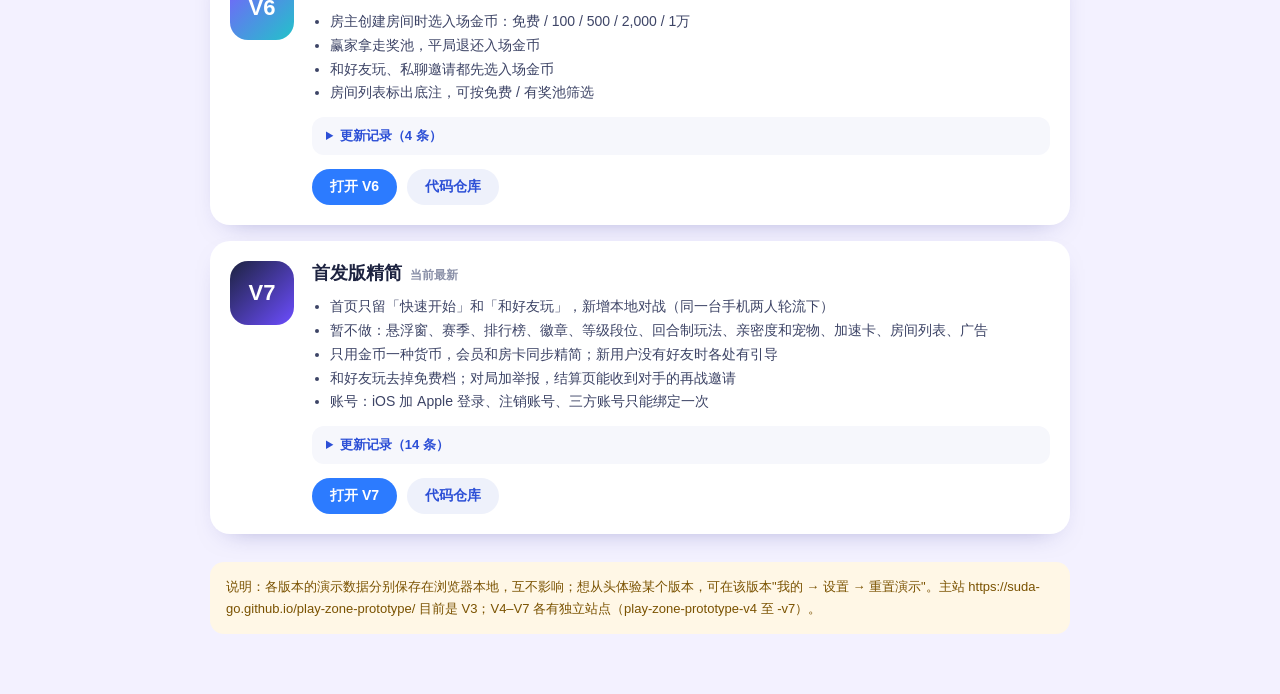
==== commit 69819c44: "版本列表：V7 更新记录补到 1208675（去掉免费档、去掉广告、对局与结算调整）" ====
--- a/versions/index.html
+++ b/versions/index.html
@@ -185,12 +185,13 @@
           <h2>首发版精简<small>当前最新</small></h2>
           <ul>
             <li>首页只留「快速开始」和「和好友玩」，新增本地对战（同一台手机两人轮流下）</li>
-            <li>暂不做：悬浮窗、赛季、排行榜、徽章、等级段位、回合制玩法、亲密度和宠物、加速卡、房间列表</li>
+            <li>暂不做：悬浮窗、赛季、排行榜、徽章、等级段位、回合制玩法、亲密度和宠物、加速卡、房间列表、广告</li>
             <li>只用金币一种货币，会员和房卡同步精简；新用户没有好友时各处有引导</li>
+            <li>和好友玩去掉免费档；对局加举报，结算页能收到对手的再战邀请</li>
             <li>账号：iOS 加 Apple 登录、注销账号、三方账号只能绑定一次</li>
           </ul>
           <details class="log">
-            <summary>更新记录（10 条）</summary>
+            <summary>更新记录（14 条）</summary>
             <ol>
               <li><span class="d">11-17</span>首发版精简：首页只留「快速开始」和「和好友玩」（去掉人机练习、创建房间、超级会员场）；去掉房间列表 Tab；只用金币一种货币（钻石改金币，商城去掉钻石礼包和兑换）；会员和房卡同步精简</li>
               <li><span class="d">11-17</span>悬浮窗先不做（去掉回合制提醒和对局缩小）；对局页去掉缩小按钮，返回键改成认输确认；首页玩法区下移占满空间</li>
@@ -202,6 +203,10 @@
               <li><span class="d">11-17</span>消息 → 好友列表：已有好友时不再显示「最近一起玩」；「加一起玩过的人」任务改为跳到添加好友页</li>
               <li><span class="d">11-17</span>已有好友时，消息页聊天顶部不再显示「最近一起玩」头像和「找更多」入口（还没有好友时照常显示）</li>
               <li><span class="d">11-18</span>账号补充：iOS 加 Apple 登录（可演示切换平台）；设置里加注销账号（须知、身份验证、5 秒倒计时确认）；一个三方账号只能绑定一次，已被绑定时给出提示；头像和昵称还是默认的才换成三方资料；游客退出提示去掉「等级」</li>
+              <li><span class="d">11-18</span>和好友玩去掉免费档：入场金币只有 100 / 500 / 2,000 / 1万，金币不够 100 时直接弹金币不足，原来的免费房按 100 算；首页修正：新手礼包点「全部领取」才算领过，引导气泡显示时按返回键只关气泡，退出挽留的「再玩1局」按场次自动开局，新账号选场次不再显示「上次」</li>
+              <li><span class="d">11-18</span>结算页：和好友打完、还没一起玩过时，提示改成「下次可以在“和好友玩”里约TA」（去掉免费档后不再说「好友对局不扣金币」）</li>
+              <li><span class="d">11-18</span>暂不集成广告：去掉每日任务「看1次广告」（每日任务剩 4 个）、金币不足弹窗的「看广告」、商城的看广告领金币和「金币+免广告卡」礼包；背包和设置里提到广告的文案一起去掉</li>
+              <li><span class="d">11-18</span>按对局与结算、匹配需求文档调整：匹配页提示改成「正在为你寻找水平相近的对手」；先手双方各 50%；人机和真人对手一样强；弹窗打开时计时不暂停；表情提示改成「专心对局！」；对局中好友申请通过改成轻提示；对手资料卡加举报；结算页引导语不再替对手说话，能收到对手的再战邀请（10 秒内接受或拒绝）</li>
             </ol>
           </details>
           <div class="btns"><a class="btn" href="https://suda-go.github.io/play-zone-prototype-v7/" target="_blank">打开 V7</a><a class="btn ghost" href="https://github.com/suda-go/play-zone-prototype-v7/commits" target="_blank">代码仓库</a></div>
